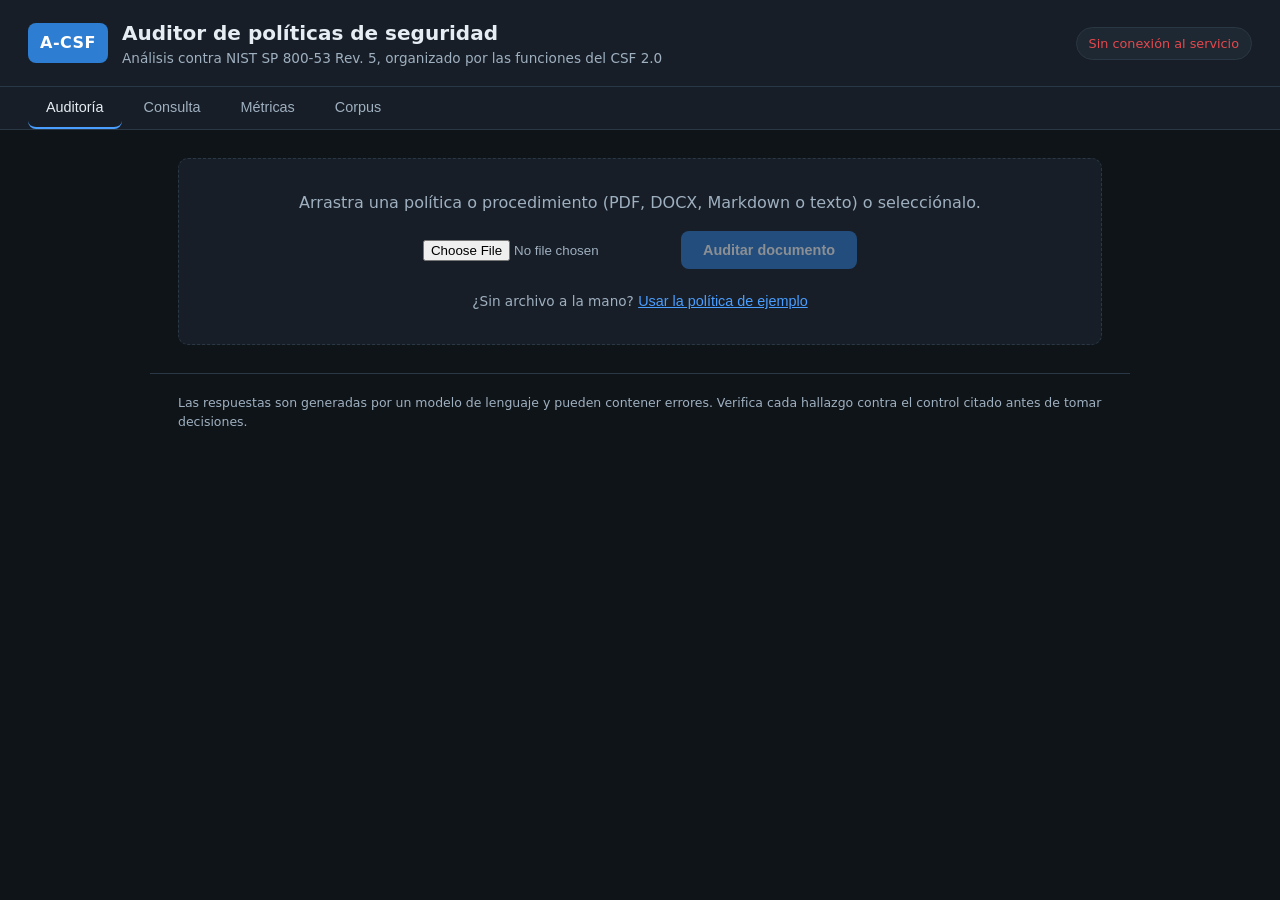
==== web/index.html @ edef9e1d "Auditor de politicas de seguridad contra NIST CSF 2.0" ====
<!DOCTYPE html>
<html lang="es">
<head>
  <meta charset="UTF-8">
  <meta name="viewport" content="width=device-width, initial-scale=1.0">
  <title>Auditor de políticas · NIST CSF 2.0</title>
  <link rel="stylesheet" href="estilos.css">
</head>
<body>
  <header>
    <div class="marca">
      <span class="logo">A-CSF</span>
      <div>
        <h1>Auditor de políticas de seguridad</h1>
        <p class="sub">Análisis contra NIST SP 800-53 Rev. 5, organizado por las funciones del CSF 2.0</p>
      </div>
    </div>
    <div id="estado-servicio" class="estado" title="Estado del servicio">Verificando…</div>
  </header>

  <nav class="pestanas">
    <button class="pestana activa" data-vista="auditar">Auditoría</button>
    <button class="pestana" data-vista="consultar">Consulta</button>
    <button class="pestana" data-vista="metricas">Métricas</button>
    <button class="pestana" data-vista="corpus">Corpus</button>
  </nav>

  <main>
    <!-- Vista auditar -->
    <section id="vista-auditar" class="vista activa">
      <div class="cargador" id="cargador">
        <p>Arrastra una política o procedimiento (PDF, DOCX, Markdown o texto) o selecciónalo.</p>
        <input type="file" id="archivo" accept=".pdf,.docx,.md,.markdown,.txt">
        <button id="btn-auditar" class="primario" disabled>Auditar documento</button>
        <div class="ejemplos">
          <span>¿Sin archivo a la mano?</span>
          <button id="btn-ejemplo" class="enlace">Usar la política de ejemplo</button>
        </div>
      </div>
      <div id="progreso" class="oculto"><div class="barra-indef"></div><span id="progreso-txt">Analizando…</span></div>
      <div id="informe" class="oculto"></div>
    </section>

    <!-- Vista consultar -->
    <section id="vista-consultar" class="vista">
      <p class="ayuda">Pregunta puntual sobre los controles del corpus (función secundaria). Las respuestas citan sus fuentes.</p>
      <div class="fila">
        <input type="text" id="pregunta" placeholder="¿Qué exige el control de respuesta a incidentes?">
        <button id="btn-preguntar" class="primario">Preguntar</button>
      </div>
      <div id="respuesta-consulta" class="oculto"></div>
    </section>

    <!-- Vista métricas -->
    <section id="vista-metricas" class="vista">
      <div class="fila-entre">
        <h2>Observabilidad</h2>
        <button id="btn-refrescar" class="secundario">Actualizar</button>
      </div>
      <div id="metricas"></div>
    </section>

    <!-- Vista corpus -->
    <section id="vista-corpus" class="vista">
      <h2>Base de conocimiento</h2>
      <p class="ayuda">Documentos de referencia indexados. La API expone su documentación en
        <a id="enlace-docs" href="#" target="_blank">/docs</a> (OpenAPI).</p>
      <div id="corpus"></div>
    </section>
  </main>

  <footer>
    <p>Las respuestas son generadas por un modelo de lenguaje y pueden contener errores. Verifica cada
      hallazgo contra el control citado antes de tomar decisiones.</p>
  </footer>

  <script src="app.js"></script>
</body>
</html>
---- web/estilos.css ----
:root {
  --fondo: #0f1419; --panel: #171e27; --panel2: #1e2832; --borde: #2a3744;
  --texto: #e6edf3; --tenue: #9fb0c0; --acento: #4a9eff; --acento2: #2d7dd2;
  --alta: #e5484d; --media: #f5a623; --baja: #5b9bd5; --ok: #3fb950;
  --radio: 10px; --sombra: 0 2px 12px rgba(0,0,0,.3);
}
* { box-sizing: border-box; margin: 0; padding: 0; }
body { font-family: system-ui, -apple-system, "Segoe UI", Roboto, sans-serif; background: var(--fondo);
  color: var(--texto); line-height: 1.5; }
header { display: flex; justify-content: space-between; align-items: center; padding: 18px 28px;
  border-bottom: 1px solid var(--borde); background: var(--panel); flex-wrap: wrap; gap: 12px; }
.marca { display: flex; align-items: center; gap: 14px; }
.logo { background: var(--acento2); color: #fff; font-weight: 700; padding: 8px 12px; border-radius: 8px;
  letter-spacing: .5px; }
h1 { font-size: 1.25rem; } .sub { color: var(--tenue); font-size: .85rem; }
.estado { font-size: .8rem; padding: 6px 12px; border-radius: 20px; background: var(--panel2);
  border: 1px solid var(--borde); }
.estado.ok { color: var(--ok); } .estado.mal { color: var(--alta); }
.pestanas { display: flex; gap: 4px; padding: 0 28px; background: var(--panel); border-bottom: 1px solid var(--borde); }
.pestana { background: none; border: none; color: var(--tenue); padding: 12px 18px; cursor: pointer;
  font-size: .9rem; border-bottom: 2px solid transparent; }
.pestana.activa { color: var(--texto); border-bottom-color: var(--acento); }
main { max-width: 980px; margin: 0 auto; padding: 28px; }
.vista { display: none; } .vista.activa { display: block; }
.cargador { background: var(--panel); border: 1px dashed var(--borde); border-radius: var(--radio);
  padding: 32px; text-align: center; }
.cargador p { color: var(--tenue); margin-bottom: 16px; }
input[type=file] { margin-bottom: 16px; color: var(--tenue); }
input[type=text] { flex: 1; background: var(--panel2); border: 1px solid var(--borde); color: var(--texto);
  padding: 11px 14px; border-radius: 8px; font-size: .95rem; }
button { font-size: .9rem; border-radius: 8px; cursor: pointer; }
.primario { background: var(--acento2); color: #fff; border: none; padding: 11px 22px; font-weight: 600; }
.primario:disabled { opacity: .5; cursor: not-allowed; }
.secundario { background: var(--panel2); color: var(--texto); border: 1px solid var(--borde); padding: 9px 16px; }
.enlace { background: none; border: none; color: var(--acento); text-decoration: underline; }
.ejemplos { margin-top: 14px; font-size: .85rem; color: var(--tenue); }
.fila { display: flex; gap: 10px; margin-bottom: 18px; } .fila-entre { display: flex; justify-content: space-between;
  align-items: center; margin-bottom: 16px; }
.ayuda { color: var(--tenue); font-size: .88rem; margin-bottom: 16px; }
.oculto { display: none; }
.barra-indef { height: 4px; background: var(--panel2); border-radius: 2px; overflow: hidden; position: relative; }
.barra-indef::after { content: ""; position: absolute; inset: 0; width: 40%; background: var(--acento);
  animation: desliza 1.1s infinite ease-in-out; }
@keyframes desliza { 0%{left:-40%} 100%{left:100%} }
#progreso { margin-top: 18px; } #progreso span { font-size: .85rem; color: var(--tenue); }

.resumen-cajas { display: grid; grid-template-columns: repeat(auto-fit, minmax(140px,1fr)); gap: 12px;
  margin: 18px 0; }
.caja { background: var(--panel); border: 1px solid var(--borde); border-radius: var(--radio); padding: 16px; }
.caja .num { font-size: 1.8rem; font-weight: 700; } .caja .et { color: var(--tenue); font-size: .8rem; }
.caja.alerta .num { color: var(--alta); }

.funciones { display: grid; gap: 10px; margin: 18px 0; }
.func { background: var(--panel); border: 1px solid var(--borde); border-radius: var(--radio); padding: 14px; }
.func-cab { display: flex; justify-content: space-between; font-size: .9rem; margin-bottom: 8px; }
.medidor { height: 8px; background: var(--panel2); border-radius: 4px; overflow: hidden; }
.medidor > div { height: 100%; background: var(--ok); }
.func small { color: var(--tenue); }

.hallazgo { background: var(--panel); border: 1px solid var(--borde); border-left-width: 4px; border-radius: 8px;
  padding: 14px 16px; margin-bottom: 10px; }
.hallazgo.alta { border-left-color: var(--alta); } .hallazgo.media { border-left-color: var(--media); }
.hallazgo.baja { border-left-color: var(--baja); }
.hallazgo .cab { display: flex; gap: 10px; align-items: center; flex-wrap: wrap; margin-bottom: 6px; }
.etiqueta { font-size: .72rem; padding: 2px 8px; border-radius: 12px; background: var(--panel2);
  border: 1px solid var(--borde); color: var(--tenue); }
.etiqueta.estado-ausente { color: var(--alta); } .etiqueta.estado-parcial { color: var(--media); }
.etiqueta.estado-cubierto { color: var(--ok); }
.hallazgo h4 { font-size: .95rem; } .hallazgo p { font-size: .88rem; margin: 4px 0; }
.hallazgo .evi { color: var(--tenue); font-style: italic; border-left: 2px solid var(--borde); padding-left: 10px; }
.hallazgo .fuente { font-size: .78rem; color: var(--acento); }
.seccion-bloque { margin: 24px 0 10px; font-size: 1.05rem; border-bottom: 1px solid var(--borde); padding-bottom: 6px; }
.bloqueada { color: var(--media); background: var(--panel); border: 1px solid var(--media); border-radius: 8px;
  padding: 12px 14px; font-size: .88rem; }
.retro { margin-top: 20px; display: flex; gap: 10px; align-items: center; font-size: .85rem; color: var(--tenue); }
.retro button { background: var(--panel2); border: 1px solid var(--borde); color: var(--texto); padding: 7px 14px; }
.tabla { width: 100%; border-collapse: collapse; font-size: .85rem; }
.tabla th, .tabla td { text-align: left; padding: 8px 10px; border-bottom: 1px solid var(--borde); }
.tabla th { color: var(--tenue); font-weight: 600; }
.meta-linea { font-size: .78rem; color: var(--tenue); margin-top: 4px; }
pre.cita { white-space: pre-wrap; background: var(--panel2); padding: 10px; border-radius: 6px; font-size: .8rem; }
footer { max-width: 980px; margin: 0 auto; padding: 20px 28px 40px; color: var(--tenue); font-size: .78rem;
  border-top: 1px solid var(--borde); }
a { color: var(--acento); }
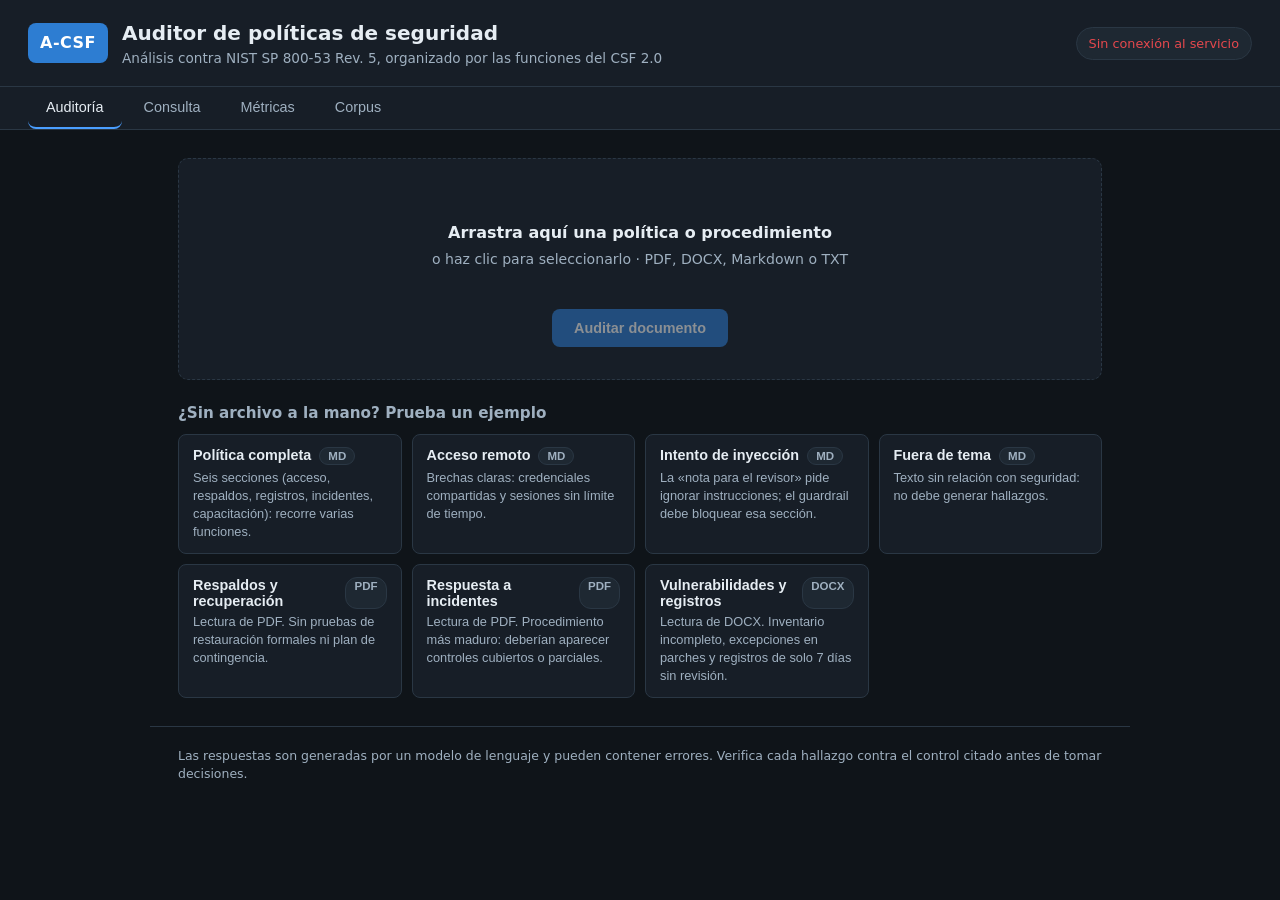
==== commit 7f2b3e7a: "Avance por seccion durante la auditoria y mejoras en la interfaz web: carga por arrastre, ejemplos d" ====
--- a/web/index.html
+++ b/web/index.html
@@ -28,16 +28,32 @@
   <main>
     <!-- Vista auditar -->
     <section id="vista-auditar" class="vista activa">
+      <div id="ultimo-informe" class="aviso oculto"></div>
       <div class="cargador" id="cargador">
-        <p>Arrastra una política o procedimiento (PDF, DOCX, Markdown o texto) o selecciónalo.</p>
-        <input type="file" id="archivo" accept=".pdf,.docx,.md,.markdown,.txt">
+        <input type="file" id="archivo" class="visual-oculto" accept=".pdf,.docx,.md,.markdown,.txt">
+        <label for="archivo" class="zona" id="zona">
+          <strong>Arrastra aquí una política o procedimiento</strong>
+          <span>o haz clic para seleccionarlo · PDF, DOCX, Markdown o TXT</span>
+        </label>
+        <div id="archivo-elegido" class="archivo-elegido oculto" aria-live="polite"></div>
         <button id="btn-auditar" class="primario" disabled>Auditar documento</button>
-        <div class="ejemplos">
-          <span>¿Sin archivo a la mano?</span>
-          <button id="btn-ejemplo" class="enlace">Usar la política de ejemplo</button>
+      </div>
+
+      <div class="demos" id="bloque-demos">
+        <h3>¿Sin archivo a la mano? Prueba un ejemplo</h3>
+        <div class="demos-lista" id="demos"></div>
+      </div>
+
+      <div id="progreso" class="progreso oculto" aria-live="polite">
+        <div class="progreso-cab">
+          <span id="progreso-txt">Preparando…</span>
+          <button id="btn-cancelar" class="secundario">Cancelar</button>
         </div>
+        <div class="medidor"><div id="progreso-barra" style="width:0%"></div></div>
+        <p id="progreso-tiempo" class="meta-linea"></p>
+        <ol id="progreso-secciones" class="pasos"></ol>
+        <div id="hallazgos-vivo"></div>
       </div>
-      <div id="progreso" class="oculto"><div class="barra-indef"></div><span id="progreso-txt">Analizando…</span></div>
       <div id="informe" class="oculto"></div>
     </section>
 
--- a/web/estilos.css
+++ b/web/estilos.css
@@ -15,7 +15,7 @@
 h1 { font-size: 1.25rem; } .sub { color: var(--tenue); font-size: .85rem; }
 .estado { font-size: .8rem; padding: 6px 12px; border-radius: 20px; background: var(--panel2);
   border: 1px solid var(--borde); }
-.estado.ok { color: var(--ok); } .estado.mal { color: var(--alta); }
+.estado.ok { color: var(--ok); } .estado.mal { color: var(--alta); } .estado.aviso { color: var(--media); }
 .pestanas { display: flex; gap: 4px; padding: 0 28px; background: var(--panel); border-bottom: 1px solid var(--borde); }
 .pestana { background: none; border: none; color: var(--tenue); padding: 12px 18px; cursor: pointer;
   font-size: .9rem; border-bottom: 2px solid transparent; }
@@ -24,8 +24,6 @@
 .vista { display: none; } .vista.activa { display: block; }
 .cargador { background: var(--panel); border: 1px dashed var(--borde); border-radius: var(--radio);
   padding: 32px; text-align: center; }
-.cargador p { color: var(--tenue); margin-bottom: 16px; }
-input[type=file] { margin-bottom: 16px; color: var(--tenue); }
 input[type=text] { flex: 1; background: var(--panel2); border: 1px solid var(--borde); color: var(--texto);
   padding: 11px 14px; border-radius: 8px; font-size: .95rem; }
 button { font-size: .9rem; border-radius: 8px; cursor: pointer; }
@@ -59,8 +57,11 @@
 
 .hallazgo { background: var(--panel); border: 1px solid var(--borde); border-left-width: 4px; border-radius: 8px;
   padding: 14px 16px; margin-bottom: 10px; }
-.hallazgo.alta { border-left-color: var(--alta); } .hallazgo.media { border-left-color: var(--media); }
-.hallazgo.baja { border-left-color: var(--baja); }
+/* el borde indica el estado del control; la gravedad va como etiqueta */
+.hallazgo.estado-ausente { border-left-color: var(--alta); } .hallazgo.estado-parcial { border-left-color: var(--media); }
+.hallazgo.estado-cubierto { border-left-color: var(--ok); }
+.etiqueta.grav-alta { color: var(--alta); border-color: var(--alta); } .etiqueta.grav-media { color: var(--media); }
+.etiqueta.grav-baja { color: var(--baja); }
 .hallazgo .cab { display: flex; gap: 10px; align-items: center; flex-wrap: wrap; margin-bottom: 6px; }
 .etiqueta { font-size: .72rem; padding: 2px 8px; border-radius: 12px; background: var(--panel2);
   border: 1px solid var(--borde); color: var(--tenue); }
@@ -82,3 +83,49 @@
 footer { max-width: 980px; margin: 0 auto; padding: 20px 28px 40px; color: var(--tenue); font-size: .78rem;
   border-top: 1px solid var(--borde); }
 a { color: var(--acento); }
+
+/* --- Carga de archivos --- */
+.visual-oculto { position: absolute; width: 1px; height: 1px; overflow: hidden; clip: rect(0 0 0 0);
+  white-space: nowrap; }
+.zona { display: flex; flex-direction: column; gap: 4px; padding: 28px 16px; border-radius: 8px; cursor: pointer;
+  border: 2px dashed transparent; transition: border-color .15s, background .15s; }
+.zona span { color: var(--tenue); font-size: .88rem; }
+.zona:hover, .zona.arrastrando { border-color: var(--acento); background: var(--panel2); }
+.cargador:focus-within .zona { outline: 2px solid var(--acento); outline-offset: 2px; }
+.archivo-elegido { margin: 6px 0 16px; font-size: .88rem; }
+.archivo-elegido.error { color: var(--alta); }
+#btn-auditar { margin-top: 8px; }
+button:focus-visible, a:focus-visible, input:focus-visible { outline: 2px solid var(--acento); outline-offset: 2px; }
+
+/* --- Ejemplos de demostración --- */
+.demos { margin-top: 22px; }
+.demos h3 { font-size: .95rem; color: var(--tenue); font-weight: 600; margin-bottom: 10px; }
+.demos-lista { display: grid; grid-template-columns: repeat(auto-fill, minmax(220px, 1fr)); gap: 10px; }
+.demo { text-align: left; background: var(--panel); border: 1px solid var(--borde); color: var(--texto);
+  padding: 12px 14px; display: flex; flex-direction: column; gap: 4px; }
+.demo:hover:not(:disabled) { border-color: var(--acento); }
+.demo:disabled { opacity: .5; cursor: not-allowed; }
+.demo .demo-cab { display: flex; justify-content: space-between; gap: 8px; font-weight: 600; font-size: .9rem; }
+.demo small { color: var(--tenue); font-size: .8rem; line-height: 1.4; }
+
+/* --- Avance de la auditoría --- */
+.progreso { margin-top: 20px; background: var(--panel); border: 1px solid var(--borde); border-radius: var(--radio);
+  padding: 16px 18px; }
+.progreso-cab { display: flex; justify-content: space-between; align-items: center; gap: 12px; margin-bottom: 10px;
+  flex-wrap: wrap; }
+.progreso .medidor > div { background: var(--acento); transition: width .4s; }
+.pasos { list-style: none; margin: 12px 0 4px; display: grid; gap: 4px; font-size: .86rem; }
+.pasos li { display: flex; gap: 10px; align-items: baseline; color: var(--tenue); }
+.pasos li .icono { width: 1.2em; flex: none; text-align: center; }
+.pasos li.activo { color: var(--texto); } .pasos li.activo .icono { color: var(--acento); }
+.pasos li.hecho { color: var(--texto); } .pasos li.hecho .icono { color: var(--ok); }
+.pasos li.bloqueado .icono { color: var(--media); }
+.pasos li .detalle { color: var(--tenue); font-size: .8rem; }
+#hallazgos-vivo:not(:empty) { margin-top: 14px; }
+#hallazgos-vivo h4 { font-size: .9rem; margin-bottom: 8px; color: var(--tenue); }
+.aviso { background: var(--panel); border: 1px solid var(--borde); border-radius: 8px; padding: 10px 14px;
+  margin-bottom: 16px; font-size: .88rem; display: flex; gap: 10px; align-items: center; flex-wrap: wrap; }
+.aviso.oculto { display: none; }
+.nota { color: var(--tenue); font-size: .8rem; margin-top: -6px; margin-bottom: 18px; }
+.func.sin-evaluar { opacity: .6; }
+@media (max-width: 600px) { main, header { padding-left: 16px; padding-right: 16px; } .pestanas { padding: 0 8px; overflow-x: auto; } }
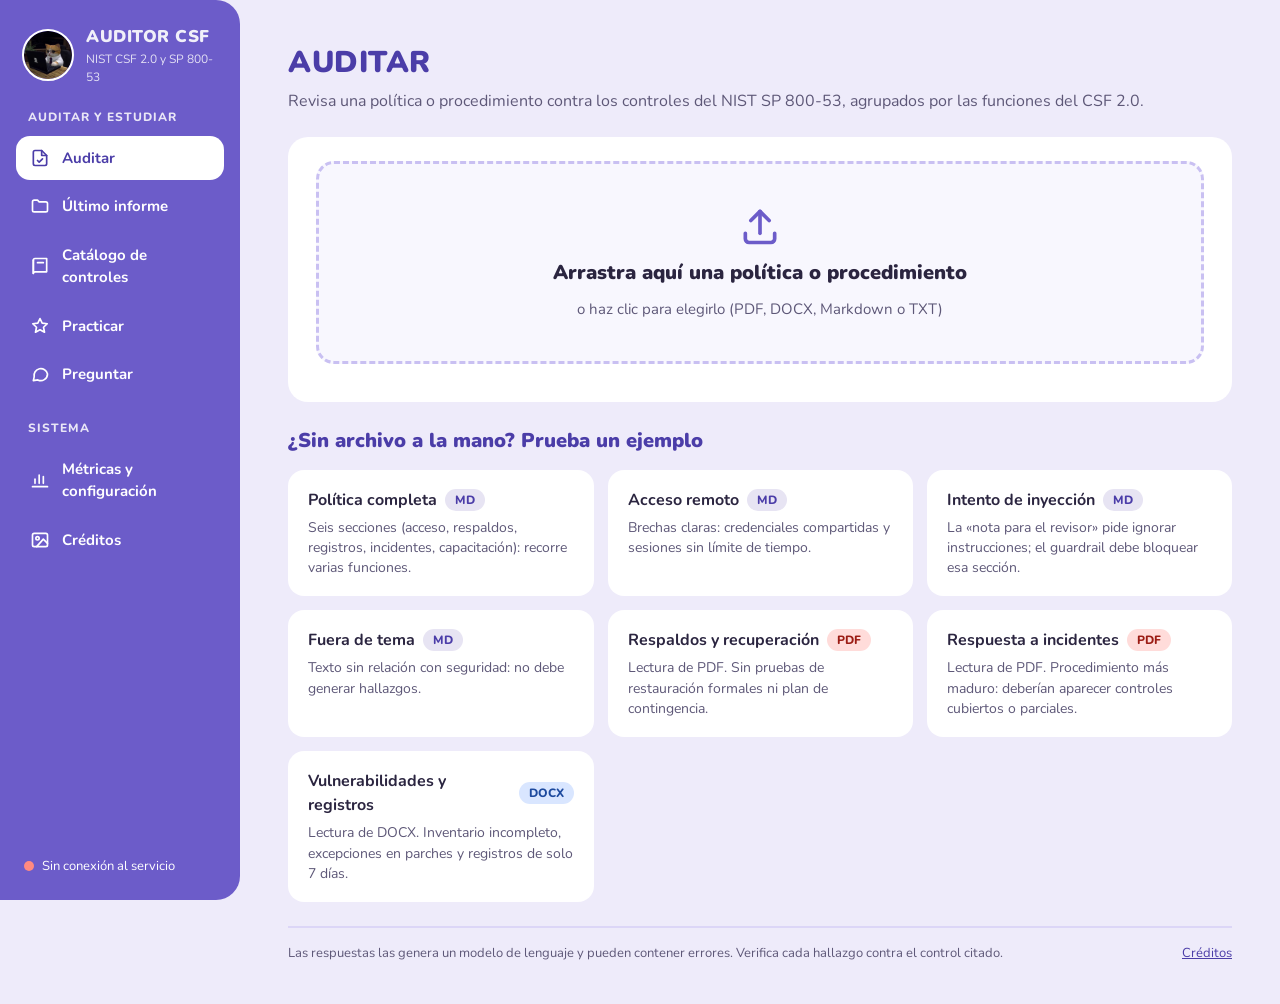
==== commit 63ab80df: "Nueva interfaz web con barra lateral, catálogo de controles, cuestionarios de práctica y avance de l" ====
--- a/web/index.html
+++ b/web/index.html
@@ -3,93 +3,64 @@
 <head>
   <meta charset="UTF-8">
   <meta name="viewport" content="width=device-width, initial-scale=1.0">
-  <title>Auditor de políticas · NIST CSF 2.0</title>
+  <title>Auditor CSF</title>
+  <link rel="icon" type="image/png" href="img/logo.png">
+  <link rel="preload" href="fonts/nunito-latin.woff2" as="font" type="font/woff2" crossorigin>
   <link rel="stylesheet" href="estilos.css">
 </head>
 <body>
-  <header>
-    <div class="marca">
-      <span class="logo">A-CSF</span>
-      <div>
-        <h1>Auditor de políticas de seguridad</h1>
-        <p class="sub">Análisis contra NIST SP 800-53 Rev. 5, organizado por las funciones del CSF 2.0</p>
-      </div>
+<div class="app">
+  <nav class="lateral" aria-label="Navegación principal">
+    <a class="marca" href="#/auditar">
+      <img src="img/logo.png" alt="">
+      <span><strong>AUDITOR CSF</strong><span>NIST CSF 2.0 y SP 800-53</span></span>
+    </a>
+
+    <div class="menu">
+      <span class="menu-titulo">AUDITAR Y ESTUDIAR</span>
+      <a href="#/auditar" data-vista="auditar">
+        <svg aria-hidden="true" width="20" height="20" viewBox="0 0 24 24" fill="none" stroke="currentColor" stroke-width="2" stroke-linecap="round" stroke-linejoin="round"><path d="M14 3H6a2 2 0 0 0-2 2v14a2 2 0 0 0 2 2h12a2 2 0 0 0 2-2V9z"/><path d="M14 3v6h6"/><path d="m9 15 2 2 4-4"/></svg>
+        Auditar
+      </a>
+      <a href="#/informe" data-vista="informe">
+        <svg aria-hidden="true" width="20" height="20" viewBox="0 0 24 24" fill="none" stroke="currentColor" stroke-width="2" stroke-linecap="round" stroke-linejoin="round"><path d="M3 7a2 2 0 0 1 2-2h4l2 2h8a2 2 0 0 1 2 2v8a2 2 0 0 1-2 2H5a2 2 0 0 1-2-2z"/></svg>
+        Último informe
+      </a>
+      <a href="#/catalogo" data-vista="catalogo">
+        <svg aria-hidden="true" width="20" height="20" viewBox="0 0 24 24" fill="none" stroke="currentColor" stroke-width="2" stroke-linecap="round" stroke-linejoin="round"><path d="M4 5a2 2 0 0 1 2-2h14v16H6a2 2 0 0 0-2 2z"/><path d="M4 21V5"/><path d="M9 8h7"/></svg>
+        Catálogo de controles
+      </a>
+      <a href="#/practicar" data-vista="practicar">
+        <svg aria-hidden="true" width="20" height="20" viewBox="0 0 24 24" fill="none" stroke="currentColor" stroke-width="2" stroke-linecap="round" stroke-linejoin="round"><path d="m12 3 2.6 5.6 6.1.7-4.5 4.2 1.2 6L12 16.6l-5.4 2.9 1.2-6-4.5-4.2 6.1-.7z"/></svg>
+        Practicar
+      </a>
+      <a href="#/preguntar" data-vista="preguntar">
+        <svg aria-hidden="true" width="20" height="20" viewBox="0 0 24 24" fill="none" stroke="currentColor" stroke-width="2" stroke-linecap="round" stroke-linejoin="round"><path d="M21 12a8 8 0 0 1-11.6 7.1L4 20l1-4.6A8 8 0 1 1 21 12z"/></svg>
+        Preguntar
+      </a>
     </div>
-    <div id="estado-servicio" class="estado" title="Estado del servicio">Verificando…</div>
-  </header>
 
-  <nav class="pestanas">
-    <button class="pestana activa" data-vista="auditar">Auditoría</button>
-    <button class="pestana" data-vista="consultar">Consulta</button>
-    <button class="pestana" data-vista="metricas">Métricas</button>
-    <button class="pestana" data-vista="corpus">Corpus</button>
+    <div class="menu">
+      <span class="menu-titulo">SISTEMA</span>
+      <a href="#/sistema" data-vista="sistema">
+        <svg aria-hidden="true" width="20" height="20" viewBox="0 0 24 24" fill="none" stroke="currentColor" stroke-width="2" stroke-linecap="round" stroke-linejoin="round"><path d="M3 20h18"/><path d="M6 16v-5"/><path d="M11 16V6"/><path d="M16 16v-8"/></svg>
+        Métricas y configuración
+      </a>
+      <a href="#/creditos" data-vista="creditos">
+        <svg aria-hidden="true" width="20" height="20" viewBox="0 0 24 24" fill="none" stroke="currentColor" stroke-width="2" stroke-linecap="round" stroke-linejoin="round"><rect x="3" y="4" width="18" height="16" rx="2"/><circle cx="9" cy="10" r="2"/><path d="m21 16-5-5-8 9"/></svg>
+        Créditos
+      </a>
+    </div>
+
+    <div class="espaciador"></div>
+    <a id="recuadro" class="recuadro" href="#/auditar" hidden></a>
+    <div id="estado-servicio" class="estado-servicio" role="status"><span class="punto"></span><span>Verificando el servicio…</span></div>
   </nav>
 
-  <main>
-    <!-- Vista auditar -->
-    <section id="vista-auditar" class="vista activa">
-      <div id="ultimo-informe" class="aviso oculto"></div>
-      <div class="cargador" id="cargador">
-        <input type="file" id="archivo" class="visual-oculto" accept=".pdf,.docx,.md,.markdown,.txt">
-        <label for="archivo" class="zona" id="zona">
-          <strong>Arrastra aquí una política o procedimiento</strong>
-          <span>o haz clic para seleccionarlo · PDF, DOCX, Markdown o TXT</span>
-        </label>
-        <div id="archivo-elegido" class="archivo-elegido oculto" aria-live="polite"></div>
-        <button id="btn-auditar" class="primario" disabled>Auditar documento</button>
-      </div>
+  <main id="vista" class="contenido" tabindex="-1"></main>
+</div>
+<div id="avisos" class="avisos" aria-live="polite"></div>
 
-      <div class="demos" id="bloque-demos">
-        <h3>¿Sin archivo a la mano? Prueba un ejemplo</h3>
-        <div class="demos-lista" id="demos"></div>
-      </div>
-
-      <div id="progreso" class="progreso oculto" aria-live="polite">
-        <div class="progreso-cab">
-          <span id="progreso-txt">Preparando…</span>
-          <button id="btn-cancelar" class="secundario">Cancelar</button>
-        </div>
-        <div class="medidor"><div id="progreso-barra" style="width:0%"></div></div>
-        <p id="progreso-tiempo" class="meta-linea"></p>
-        <ol id="progreso-secciones" class="pasos"></ol>
-        <div id="hallazgos-vivo"></div>
-      </div>
-      <div id="informe" class="oculto"></div>
-    </section>
-
-    <!-- Vista consultar -->
-    <section id="vista-consultar" class="vista">
-      <p class="ayuda">Pregunta puntual sobre los controles del corpus (función secundaria). Las respuestas citan sus fuentes.</p>
-      <div class="fila">
-        <input type="text" id="pregunta" placeholder="¿Qué exige el control de respuesta a incidentes?">
-        <button id="btn-preguntar" class="primario">Preguntar</button>
-      </div>
-      <div id="respuesta-consulta" class="oculto"></div>
-    </section>
-
-    <!-- Vista métricas -->
-    <section id="vista-metricas" class="vista">
-      <div class="fila-entre">
-        <h2>Observabilidad</h2>
-        <button id="btn-refrescar" class="secundario">Actualizar</button>
-      </div>
-      <div id="metricas"></div>
-    </section>
-
-    <!-- Vista corpus -->
-    <section id="vista-corpus" class="vista">
-      <h2>Base de conocimiento</h2>
-      <p class="ayuda">Documentos de referencia indexados. La API expone su documentación en
-        <a id="enlace-docs" href="#" target="_blank">/docs</a> (OpenAPI).</p>
-      <div id="corpus"></div>
-    </section>
-  </main>
-
-  <footer>
-    <p>Las respuestas son generadas por un modelo de lenguaje y pueden contener errores. Verifica cada
-      hallazgo contra el control citado antes de tomar decisiones.</p>
-  </footer>
-
-  <script src="app.js"></script>
+<script src="app.js"></script>
 </body>
 </html>
--- a/web/estilos.css
+++ b/web/estilos.css
@@ -1,131 +1,342 @@
+/* Auditor CSF: estilos de la capa de presentación (diseño de los mockups). */
+@font-face {
+  font-family: "Nunito";
+  src: url("fonts/nunito-latin.woff2") format("woff2");
+  font-weight: 400 900;
+  font-style: normal;
+  font-display: swap;
+}
+
 :root {
-  --fondo: #0f1419; --panel: #171e27; --panel2: #1e2832; --borde: #2a3744;
-  --texto: #e6edf3; --tenue: #9fb0c0; --acento: #4a9eff; --acento2: #2d7dd2;
-  --alta: #e5484d; --media: #f5a623; --baja: #5b9bd5; --ok: #3fb950;
-  --radio: 10px; --sombra: 0 2px 12px rgba(0,0,0,.3);
+  --morado: #6C5CC9;
+  --morado-osc: #4B3DA8;
+  --morado-caja: #5A4AB8;
+  --morado-claro: #8C7FDB;
+  --lavanda: #EEEBFA;
+  --lavanda-2: #F8F7FE;
+  --lavanda-3: #F1EEFD;
+  --borde: #DCD6F7;
+  --borde-2: #C9C0F2;
+  --gris-suave: #E7E4F3;
+  --texto: #2B2540;
+  --tenue: #5E5878;
+  --tenue-2: #6B6585;
+  --blanco: #FFFFFF;
+  --ok-fondo: #D6F5E5; --ok-texto: #146C43; --ok-barra: #1E8E5A;
+  --parcial-fondo: #FFE8CC; --parcial-texto: #8A4500; --parcial-barra: #C77700;
+  --mal-fondo: #FFDCDA; --mal-texto: #9B1C14; --mal-borde: #F2B8B5; --mal-barra: #D9483B; --mal-fuerte: #B42318;
+  --baja-texto: #3651B5;
+  --verde-estado: #3DDC97;
+  --radio: 20px;
+  --fuente: "Nunito", system-ui, -apple-system, "Segoe UI", Roboto, sans-serif;
 }
-* { box-sizing: border-box; margin: 0; padding: 0; }
-body { font-family: system-ui, -apple-system, "Segoe UI", Roboto, sans-serif; background: var(--fondo);
-  color: var(--texto); line-height: 1.5; }
-header { display: flex; justify-content: space-between; align-items: center; padding: 18px 28px;
-  border-bottom: 1px solid var(--borde); background: var(--panel); flex-wrap: wrap; gap: 12px; }
-.marca { display: flex; align-items: center; gap: 14px; }
-.logo { background: var(--acento2); color: #fff; font-weight: 700; padding: 8px 12px; border-radius: 8px;
-  letter-spacing: .5px; }
-h1 { font-size: 1.25rem; } .sub { color: var(--tenue); font-size: .85rem; }
-.estado { font-size: .8rem; padding: 6px 12px; border-radius: 20px; background: var(--panel2);
-  border: 1px solid var(--borde); }
-.estado.ok { color: var(--ok); } .estado.mal { color: var(--alta); } .estado.aviso { color: var(--media); }
-.pestanas { display: flex; gap: 4px; padding: 0 28px; background: var(--panel); border-bottom: 1px solid var(--borde); }
-.pestana { background: none; border: none; color: var(--tenue); padding: 12px 18px; cursor: pointer;
-  font-size: .9rem; border-bottom: 2px solid transparent; }
-.pestana.activa { color: var(--texto); border-bottom-color: var(--acento); }
-main { max-width: 980px; margin: 0 auto; padding: 28px; }
-.vista { display: none; } .vista.activa { display: block; }
-.cargador { background: var(--panel); border: 1px dashed var(--borde); border-radius: var(--radio);
-  padding: 32px; text-align: center; }
-input[type=text] { flex: 1; background: var(--panel2); border: 1px solid var(--borde); color: var(--texto);
-  padding: 11px 14px; border-radius: 8px; font-size: .95rem; }
-button { font-size: .9rem; border-radius: 8px; cursor: pointer; }
-.primario { background: var(--acento2); color: #fff; border: none; padding: 11px 22px; font-weight: 600; }
-.primario:disabled { opacity: .5; cursor: not-allowed; }
-.secundario { background: var(--panel2); color: var(--texto); border: 1px solid var(--borde); padding: 9px 16px; }
-.enlace { background: none; border: none; color: var(--acento); text-decoration: underline; }
-.ejemplos { margin-top: 14px; font-size: .85rem; color: var(--tenue); }
-.fila { display: flex; gap: 10px; margin-bottom: 18px; } .fila-entre { display: flex; justify-content: space-between;
-  align-items: center; margin-bottom: 16px; }
-.ayuda { color: var(--tenue); font-size: .88rem; margin-bottom: 16px; }
-.oculto { display: none; }
-.barra-indef { height: 4px; background: var(--panel2); border-radius: 2px; overflow: hidden; position: relative; }
-.barra-indef::after { content: ""; position: absolute; inset: 0; width: 40%; background: var(--acento);
-  animation: desliza 1.1s infinite ease-in-out; }
-@keyframes desliza { 0%{left:-40%} 100%{left:100%} }
-#progreso { margin-top: 18px; } #progreso span { font-size: .85rem; color: var(--tenue); }
-
-.resumen-cajas { display: grid; grid-template-columns: repeat(auto-fit, minmax(140px,1fr)); gap: 12px;
-  margin: 18px 0; }
-.caja { background: var(--panel); border: 1px solid var(--borde); border-radius: var(--radio); padding: 16px; }
-.caja .num { font-size: 1.8rem; font-weight: 700; } .caja .et { color: var(--tenue); font-size: .8rem; }
-.caja.alerta .num { color: var(--alta); }
-
-.funciones { display: grid; gap: 10px; margin: 18px 0; }
-.func { background: var(--panel); border: 1px solid var(--borde); border-radius: var(--radio); padding: 14px; }
-.func-cab { display: flex; justify-content: space-between; font-size: .9rem; margin-bottom: 8px; }
-.medidor { height: 8px; background: var(--panel2); border-radius: 4px; overflow: hidden; }
-.medidor > div { height: 100%; background: var(--ok); }
-.func small { color: var(--tenue); }
-
-.hallazgo { background: var(--panel); border: 1px solid var(--borde); border-left-width: 4px; border-radius: 8px;
-  padding: 14px 16px; margin-bottom: 10px; }
-/* el borde indica el estado del control; la gravedad va como etiqueta */
-.hallazgo.estado-ausente { border-left-color: var(--alta); } .hallazgo.estado-parcial { border-left-color: var(--media); }
-.hallazgo.estado-cubierto { border-left-color: var(--ok); }
-.etiqueta.grav-alta { color: var(--alta); border-color: var(--alta); } .etiqueta.grav-media { color: var(--media); }
-.etiqueta.grav-baja { color: var(--baja); }
-.hallazgo .cab { display: flex; gap: 10px; align-items: center; flex-wrap: wrap; margin-bottom: 6px; }
-.etiqueta { font-size: .72rem; padding: 2px 8px; border-radius: 12px; background: var(--panel2);
-  border: 1px solid var(--borde); color: var(--tenue); }
-.etiqueta.estado-ausente { color: var(--alta); } .etiqueta.estado-parcial { color: var(--media); }
-.etiqueta.estado-cubierto { color: var(--ok); }
-.hallazgo h4 { font-size: .95rem; } .hallazgo p { font-size: .88rem; margin: 4px 0; }
-.hallazgo .evi { color: var(--tenue); font-style: italic; border-left: 2px solid var(--borde); padding-left: 10px; }
-.hallazgo .fuente { font-size: .78rem; color: var(--acento); }
-.seccion-bloque { margin: 24px 0 10px; font-size: 1.05rem; border-bottom: 1px solid var(--borde); padding-bottom: 6px; }
-.bloqueada { color: var(--media); background: var(--panel); border: 1px solid var(--media); border-radius: 8px;
-  padding: 12px 14px; font-size: .88rem; }
-.retro { margin-top: 20px; display: flex; gap: 10px; align-items: center; font-size: .85rem; color: var(--tenue); }
-.retro button { background: var(--panel2); border: 1px solid var(--borde); color: var(--texto); padding: 7px 14px; }
-.tabla { width: 100%; border-collapse: collapse; font-size: .85rem; }
-.tabla th, .tabla td { text-align: left; padding: 8px 10px; border-bottom: 1px solid var(--borde); }
-.tabla th { color: var(--tenue); font-weight: 600; }
-.meta-linea { font-size: .78rem; color: var(--tenue); margin-top: 4px; }
-pre.cita { white-space: pre-wrap; background: var(--panel2); padding: 10px; border-radius: 6px; font-size: .8rem; }
-footer { max-width: 980px; margin: 0 auto; padding: 20px 28px 40px; color: var(--tenue); font-size: .78rem;
-  border-top: 1px solid var(--borde); }
-a { color: var(--acento); }
-
-/* --- Carga de archivos --- */
-.visual-oculto { position: absolute; width: 1px; height: 1px; overflow: hidden; clip: rect(0 0 0 0);
-  white-space: nowrap; }
-.zona { display: flex; flex-direction: column; gap: 4px; padding: 28px 16px; border-radius: 8px; cursor: pointer;
-  border: 2px dashed transparent; transition: border-color .15s, background .15s; }
-.zona span { color: var(--tenue); font-size: .88rem; }
-.zona:hover, .zona.arrastrando { border-color: var(--acento); background: var(--panel2); }
-.cargador:focus-within .zona { outline: 2px solid var(--acento); outline-offset: 2px; }
-.archivo-elegido { margin: 6px 0 16px; font-size: .88rem; }
-.archivo-elegido.error { color: var(--alta); }
-#btn-auditar { margin-top: 8px; }
-button:focus-visible, a:focus-visible, input:focus-visible { outline: 2px solid var(--acento); outline-offset: 2px; }
-
-/* --- Ejemplos de demostración --- */
-.demos { margin-top: 22px; }
-.demos h3 { font-size: .95rem; color: var(--tenue); font-weight: 600; margin-bottom: 10px; }
-.demos-lista { display: grid; grid-template-columns: repeat(auto-fill, minmax(220px, 1fr)); gap: 10px; }
-.demo { text-align: left; background: var(--panel); border: 1px solid var(--borde); color: var(--texto);
-  padding: 12px 14px; display: flex; flex-direction: column; gap: 4px; }
-.demo:hover:not(:disabled) { border-color: var(--acento); }
-.demo:disabled { opacity: .5; cursor: not-allowed; }
-.demo .demo-cab { display: flex; justify-content: space-between; gap: 8px; font-weight: 600; font-size: .9rem; }
-.demo small { color: var(--tenue); font-size: .8rem; line-height: 1.4; }
-
-/* --- Avance de la auditoría --- */
-.progreso { margin-top: 20px; background: var(--panel); border: 1px solid var(--borde); border-radius: var(--radio);
-  padding: 16px 18px; }
-.progreso-cab { display: flex; justify-content: space-between; align-items: center; gap: 12px; margin-bottom: 10px;
-  flex-wrap: wrap; }
-.progreso .medidor > div { background: var(--acento); transition: width .4s; }
-.pasos { list-style: none; margin: 12px 0 4px; display: grid; gap: 4px; font-size: .86rem; }
-.pasos li { display: flex; gap: 10px; align-items: baseline; color: var(--tenue); }
-.pasos li .icono { width: 1.2em; flex: none; text-align: center; }
-.pasos li.activo { color: var(--texto); } .pasos li.activo .icono { color: var(--acento); }
-.pasos li.hecho { color: var(--texto); } .pasos li.hecho .icono { color: var(--ok); }
-.pasos li.bloqueado .icono { color: var(--media); }
-.pasos li .detalle { color: var(--tenue); font-size: .8rem; }
-#hallazgos-vivo:not(:empty) { margin-top: 14px; }
-#hallazgos-vivo h4 { font-size: .9rem; margin-bottom: 8px; color: var(--tenue); }
-.aviso { background: var(--panel); border: 1px solid var(--borde); border-radius: 8px; padding: 10px 14px;
-  margin-bottom: 16px; font-size: .88rem; display: flex; gap: 10px; align-items: center; flex-wrap: wrap; }
-.aviso.oculto { display: none; }
-.nota { color: var(--tenue); font-size: .8rem; margin-top: -6px; margin-bottom: 18px; }
-.func.sin-evaluar { opacity: .6; }
-@media (max-width: 600px) { main, header { padding-left: 16px; padding-right: 16px; } .pestanas { padding: 0 8px; overflow-x: auto; } }
+
+* { box-sizing: border-box; }
+html, body { margin: 0; }
+body { font-family: var(--fuente); background: var(--lavanda); color: var(--texto); line-height: 1.5; }
+a { color: var(--morado-osc); }
+a:hover { color: #2F2380; }
+button, input, select, textarea { font: inherit; }
+:focus-visible { outline: 3px solid var(--morado-osc); outline-offset: 2px; }
+.visual-oculto { position: absolute; width: 1px; height: 1px; overflow: hidden; clip: rect(0 0 0 0); white-space: nowrap; }
+[hidden] { display: none !important; }
+
+/* --- Estructura --- */
+.app { min-height: 100vh; display: flex; flex-wrap: wrap; }
+.lateral { flex: 1 1 240px; max-width: 280px; background: var(--morado); color: var(--blanco);
+  border-radius: 0 24px 24px 0; padding: 24px 16px; display: flex; flex-direction: column; gap: 22px;
+  position: sticky; top: 0; align-self: flex-start; min-height: 100vh; }
+.contenido { flex: 999 1 560px; min-width: 0; padding: 40px 48px; display: flex; flex-direction: column;
+  gap: 24px; max-width: 1180px; }
+
+/* --- Barra lateral --- */
+.marca { display: flex; align-items: center; gap: 12px; color: var(--blanco); text-decoration: none; padding: 0 6px; }
+.marca:hover { color: var(--blanco); }
+.marca img { width: 52px; height: 52px; border-radius: 50%; border: 2px solid var(--blanco); }
+.marca strong { display: block; font-size: 17px; font-weight: 900; letter-spacing: .5px; }
+.marca span { font-size: 12px; opacity: .9; }
+.menu { display: flex; flex-direction: column; gap: 4px; }
+.menu-titulo { font-size: 12px; font-weight: 800; letter-spacing: 1px; padding: 0 12px 6px; opacity: .85; }
+.menu a { display: flex; align-items: center; gap: 12px; padding: 11px 14px; border-radius: 14px; font-size: 15px;
+  font-weight: 700; text-decoration: none; color: var(--blanco); min-height: 44px; }
+.menu a:hover { background: var(--morado-caja); color: var(--blanco); }
+.menu a[aria-current="page"] { background: var(--blanco); color: var(--morado-osc); }
+.menu svg { flex: none; }
+.espaciador { flex-grow: 1; }
+.recuadro { display: flex; flex-direction: column; align-items: center; gap: 10px; border-radius: 18px;
+  padding: 14px 16px; text-decoration: none; text-align: center; }
+.recuadro.en-curso { background: var(--morado-caja); color: var(--blanco); }
+.recuadro.en-curso:hover { color: var(--blanco); background: #5243AD; }
+.recuadro.listo { background: var(--blanco); color: var(--morado-osc); }
+.recuadro.con-error { background: var(--blanco); color: var(--mal-texto); }
+.recuadro img { width: 96px; height: 96px; object-fit: contain; }
+.recuadro strong { font-size: 18px; font-weight: 900; }
+.recuadro .barra { width: 100%; height: 10px; background: var(--morado-claro); border-radius: 6px; overflow: hidden; }
+.recuadro .barra span { display: block; height: 100%; background: var(--blanco); border-radius: 6px; transition: width .4s; }
+.recuadro small { font-size: 13px; font-weight: 700; text-decoration: underline; }
+.estado-servicio { display: flex; align-items: center; gap: 8px; font-size: 13px; padding: 0 8px; }
+.estado-servicio .punto { width: 10px; height: 10px; border-radius: 50%; background: var(--verde-estado); flex: none; }
+.estado-servicio.aviso .punto { background: #FFC56B; }
+.estado-servicio.mal .punto { background: #FF8A80; }
+
+/* --- Michis --- */
+.michi { object-fit: contain; }
+.michi.trabajando { animation: balanceo 1.8s ease-in-out infinite; transform-origin: 50% 90%; }
+@keyframes balanceo { 0%, 100% { transform: rotate(-3deg); } 50% { transform: rotate(3deg); } }
+@media (prefers-reduced-motion: reduce) { .michi.trabajando { animation: none; } }
+
+/* --- Tipografía y bloques --- */
+.titulo-vista { display: flex; flex-direction: column; gap: 4px; }
+.titulo-vista h1 { margin: 0; font-size: 30px; font-weight: 900; color: var(--morado-osc); letter-spacing: .5px; text-transform: uppercase; }
+.titulo-vista p { margin: 0; font-size: 16px; color: var(--tenue); }
+.fila-titulo { display: flex; justify-content: space-between; align-items: flex-start; gap: 16px; flex-wrap: wrap; }
+.tarjeta { background: var(--blanco); border-radius: var(--radio); padding: 24px 28px; display: flex; flex-direction: column; gap: 14px; }
+.tarjeta h2, .seccion-titulo { margin: 0; font-size: 19px; font-weight: 900; color: var(--morado-osc); }
+.nota { margin: 0; font-size: 13px; color: var(--tenue); }
+.tenue { color: var(--tenue); }
+.rejilla-2 { display: grid; grid-template-columns: repeat(2, minmax(0, 1fr)); gap: 18px; }
+.rejilla-3 { display: grid; grid-template-columns: repeat(3, minmax(0, 1fr)); gap: 12px; }
+.aviso-linea { background: var(--blanco); border-radius: 16px; padding: 12px 18px; display: flex; align-items: center;
+  gap: 14px; flex-wrap: wrap; font-size: 15px; }
+.aviso-linea > span { flex-grow: 1; }
+.aviso-naranja { background: var(--parcial-fondo); color: #5C2E00; border-radius: 14px; padding: 12px 16px; font-size: 14px; }
+.error-caja { background: var(--mal-fondo); color: var(--mal-texto); border-radius: 14px; padding: 14px 18px; font-size: 15px; }
+.pie { margin-top: auto; padding-top: 16px; border-top: 2px solid var(--borde); font-size: 13px; color: var(--tenue);
+  display: flex; gap: 16px; flex-wrap: wrap; justify-content: space-between; }
+
+/* --- Botones y controles --- */
+.boton { display: inline-flex; align-items: center; justify-content: center; gap: 8px; border-radius: 14px;
+  font-weight: 900; font-size: 16px; padding: 12px 24px; min-height: 48px; cursor: pointer; text-decoration: none;
+  border: 2px solid var(--morado); background: var(--morado); color: var(--blanco); }
+.boton:hover { background: var(--morado-osc); border-color: var(--morado-osc); color: var(--blanco); }
+.boton:disabled { opacity: .5; cursor: not-allowed; }
+.boton.secundario { background: var(--blanco); color: var(--morado-osc); border-color: var(--borde-2); }
+.boton.secundario:hover { background: var(--lavanda-3); color: var(--morado-osc); }
+.boton.peligro { background: var(--blanco); color: var(--mal-texto); border-color: var(--mal-borde); }
+.boton.chico { font-size: 15px; padding: 9px 18px; min-height: 44px; border-radius: 12px; }
+.enlace-boton { background: none; border: none; color: var(--morado-osc); font-weight: 700; text-decoration: underline;
+  cursor: pointer; min-height: 44px; padding: 0 6px; }
+.chip { font-size: 14px; font-weight: 800; padding: 8px 16px; border-radius: 20px; min-height: 40px; cursor: pointer;
+  background: var(--blanco); color: var(--morado-osc); border: 2px solid var(--borde-2); }
+.chip[aria-pressed="true"] { background: var(--morado); color: var(--blanco); border-color: var(--morado); }
+.grupo-chips { display: flex; gap: 8px; align-items: center; flex-wrap: wrap; }
+.grupo-chips > span { font-size: 14px; font-weight: 800; color: var(--tenue); }
+.campo { font-size: 16px; border: 2px solid var(--borde); border-radius: 12px; padding: 12px 16px; min-height: 48px;
+  background: var(--blanco); color: var(--texto); width: 100%; }
+.campo:focus { border-color: var(--morado); outline: none; }
+label.etiqueta-campo { font-size: 14px; font-weight: 800; color: var(--tenue); }
+
+/* --- Etiquetas de estado --- */
+.pastilla { display: inline-block; font-size: 13px; font-weight: 800; padding: 3px 12px; border-radius: 20px; white-space: nowrap; }
+.pastilla.ausente { background: var(--mal-fondo); color: var(--mal-texto); }
+.pastilla.parcial { background: var(--parcial-fondo); color: var(--parcial-texto); }
+.pastilla.cubierto { background: var(--ok-fondo); color: var(--ok-texto); }
+.pastilla.neutra { background: var(--gris-suave); color: var(--morado-osc); }
+.gravedad { display: inline-block; font-size: 13px; font-weight: 800; padding: 1px 10px; border-radius: 20px; border: 2px solid; white-space: nowrap; }
+.gravedad.alta { color: var(--mal-fuerte); }
+.gravedad.media { color: var(--parcial-texto); }
+.gravedad.baja { color: var(--baja-texto); }
+
+/* --- Auditar --- */
+.zona { width: 100%; border: 3px dashed var(--borde-2); border-radius: 18px; padding: 40px 24px; display: flex;
+  flex-direction: column; align-items: center; gap: 10px; text-align: center; cursor: pointer; background: var(--lavanda-2); }
+.zona:hover, .zona.arrastrando { border-color: var(--morado); background: var(--lavanda-3); }
+.tarjeta:focus-within .zona { border-color: var(--morado); }
+.zona strong { font-size: 20px; font-weight: 900; }
+.zona span { font-size: 15px; color: var(--tenue); }
+.archivo-listo { display: flex; align-items: center; gap: 14px; flex-wrap: wrap; justify-content: center; }
+.archivo-listo.error { color: var(--mal-texto); font-weight: 700; }
+.demos { display: grid; grid-template-columns: repeat(auto-fill, minmax(250px, 1fr)); gap: 14px; }
+.demo { background: var(--blanco); border-radius: 16px; padding: 16px 18px; text-align: left; color: var(--texto);
+  display: flex; flex-direction: column; gap: 6px; border: 2px solid transparent; cursor: pointer; }
+.demo:hover:not(:disabled) { border-color: var(--morado); }
+.demo:disabled { opacity: .55; cursor: not-allowed; }
+.demo-cab { display: flex; justify-content: space-between; gap: 8px; align-items: center; }
+.demo-cab strong { font-size: 16px; }
+.demo small { font-size: 14px; color: var(--tenue); line-height: 1.45; }
+.formato { font-size: 12px; font-weight: 800; padding: 2px 10px; border-radius: 20px; background: var(--gris-suave); color: var(--morado-osc); }
+.formato.pdf { background: var(--mal-fondo); color: var(--mal-texto); }
+.formato.docx { background: #D9E6FF; color: #1D4A9E; }
+
+.barra-progreso { height: 14px; background: var(--gris-suave); border-radius: 8px; overflow: hidden; }
+.barra-progreso > div { height: 100%; background: var(--morado); border-radius: 8px; transition: width .4s; }
+.pasos { list-style: none; margin: 4px 0 0; padding: 0; display: flex; flex-direction: column; gap: 6px; font-size: 15px; }
+.pasos li { display: flex; align-items: center; gap: 12px; padding: 8px 12px; border-radius: 12px; color: var(--tenue-2); }
+.pasos li .icono { width: 26px; height: 26px; border-radius: 50%; flex: none; display: inline-flex; align-items: center;
+  justify-content: center; font-weight: 900; border: 2px solid var(--borde-2); }
+.pasos li .nombre { flex-grow: 1; }
+.pasos li.hecho { color: var(--texto); }
+.pasos li.hecho .nombre { font-weight: 700; }
+.pasos li.hecho .icono { background: var(--ok-fondo); color: var(--ok-texto); border-color: var(--ok-fondo); }
+.pasos li.activo { background: var(--lavanda-3); color: var(--morado-osc); font-weight: 800; }
+.pasos li.activo .icono { border: 3px solid var(--morado); border-right-color: var(--gris-suave); animation: girar 1s linear infinite; }
+.pasos li.bloqueado .icono { background: var(--parcial-fondo); color: var(--parcial-texto); border-color: var(--parcial-fondo); }
+.pasos li.bloqueado { color: var(--texto); }
+@keyframes girar { to { transform: rotate(360deg); } }
+@media (prefers-reduced-motion: reduce) { .pasos li.activo .icono { animation: none; } }
+
+details.tarjeta > summary { font-size: 17px; font-weight: 900; color: var(--morado-osc); cursor: pointer; min-height: 32px; }
+.datos-tecnicos { margin: 0; display: grid; grid-template-columns: repeat(auto-fill, minmax(220px, 1fr)); gap: 14px; }
+.datos-tecnicos div { background: var(--lavanda-2); border-radius: 14px; padding: 12px 14px; }
+.datos-tecnicos dt { font-size: 13px; color: var(--tenue); font-weight: 700; }
+.datos-tecnicos dd { margin: 4px 0 0; font-size: 16px; font-weight: 800; }
+
+/* --- Informe --- */
+.indicadores { display: grid; grid-template-columns: repeat(auto-fit, minmax(150px, 1fr)); gap: 14px; }
+.indicador { background: var(--blanco); border-radius: 18px; padding: 18px 20px; }
+.indicador .num { font-size: 34px; font-weight: 900; line-height: 1.2; }
+.indicador .et { font-size: 14px; color: var(--tenue); font-weight: 700; }
+.indicador.alerta { border: 2px solid var(--mal-borde); }
+.indicador.alerta .num { color: var(--mal-fuerte); }
+.funcion { background: var(--lavanda-2); border-radius: 14px; padding: 14px 16px; display: flex; flex-direction: column; gap: 8px; }
+.funcion.sin-evaluar { color: var(--tenue-2); }
+.funcion.evaluada { background: var(--blanco); border: 2px solid var(--borde); padding: 12px 14px; }
+.funcion-cab { display: flex; justify-content: space-between; font-weight: 800; gap: 8px; }
+.medidor { height: 10px; background: var(--gris-suave); border-radius: 6px; overflow: hidden; }
+.medidor > div { height: 100%; border-radius: 6px; }
+.funcion small { font-size: 13px; color: var(--tenue); }
+
+.caja-tabla { overflow-x: auto; border-radius: 16px; border: 2px solid var(--gris-suave); }
+.tabla-hallazgos { min-width: 880px; }
+.fila-h { display: grid; grid-template-columns: 2.2fr 1fr 1.2fr 1.1fr 2fr 40px; gap: 12px; align-items: center; padding: 12px 18px; }
+.cab-tabla { background: var(--morado); color: var(--blanco); font-size: 13px; font-weight: 900; letter-spacing: .5px; }
+.hallazgo { border-top: 2px solid var(--lavanda); }
+button.fila-h { width: 100%; background: var(--blanco); border: none; color: var(--texto); text-align: left; cursor: pointer; min-height: 52px; }
+button.fila-h:hover { background: var(--lavanda-2); }
+.fila-h .ctrl strong { font-size: 16px; }
+.fila-h .ctrl span { font-size: 14px; color: var(--tenue); }
+.fila-h .flecha { font-size: 20px; color: var(--morado); font-weight: 900; text-align: center; }
+.detalle-h { padding: 4px 18px 18px; display: grid; grid-template-columns: repeat(3, minmax(0, 1fr)); gap: 12px; }
+.detalle-h > div { background: var(--lavanda-2); border-radius: 14px; padding: 12px 14px; display: flex; flex-direction: column; gap: 4px; }
+.detalle-h > div.sugerida { background: var(--lavanda-3); }
+.detalle-h .rotulo { font-size: 12px; font-weight: 900; color: var(--tenue); letter-spacing: .5px; text-transform: uppercase; }
+.detalle-h .sugerida .rotulo { color: var(--morado-osc); }
+.detalle-h p, .detalle-h q { margin: 0; font-size: 14px; line-height: 1.5; }
+.detalle-h q { font-style: italic; }
+.detalle-h .descripcion { grid-column: 1 / -1; background: none; padding: 0; }
+.vacio { margin: 0; padding: 22px 18px; font-size: 15px; color: var(--tenue); border-top: 2px solid var(--lavanda); }
+.lista-secciones { list-style: none; margin: 0; padding: 0; display: flex; flex-direction: column; gap: 8px; font-size: 15px; }
+.lista-secciones li { display: flex; gap: 12px; flex-wrap: wrap; align-items: baseline; padding: 8px 12px; border-radius: 12px; background: var(--lavanda-2); }
+.lista-secciones li strong { flex-grow: 1; }
+
+/* --- Catálogo --- */
+.catalogo { display: flex; gap: 18px; flex-wrap: wrap; align-items: flex-start; }
+.lista-controles { flex: 1 1 340px; min-width: 0; background: var(--blanco); border-radius: 18px; overflow: hidden; }
+.lista-controles .cab { padding: 12px 18px; background: var(--morado); color: var(--blanco); font-size: 13px; font-weight: 900; letter-spacing: .5px; }
+.lista-controles .desplazable { max-height: 640px; overflow-y: auto; }
+.lista-controles button { width: 100%; display: flex; gap: 12px; align-items: baseline; padding: 12px 18px; border: none;
+  border-top: 2px solid var(--lavanda); background: var(--blanco); color: var(--texto); text-align: left; cursor: pointer; min-height: 48px; }
+.lista-controles button:hover { background: var(--lavanda-2); }
+.lista-controles button[aria-current="true"] { background: var(--lavanda-3); color: var(--morado-osc); }
+.lista-controles button strong { min-width: 64px; font-size: 16px; }
+.ficha { flex: 2 1 420px; min-width: 0; }
+.ficha h2 { font-size: 26px; color: var(--texto); }
+.ficha h2 .id { color: var(--morado-osc); }
+.texto-oficial { background: var(--lavanda-2); border-radius: 14px; padding: 16px 18px; display: flex; flex-direction: column; gap: 8px; }
+.texto-oficial ul { margin: 0; padding-left: 18px; font-size: 15px; line-height: 1.6; }
+.texto-oficial li.n1 { margin-left: 22px; }
+.texto-oficial li.n2 { margin-left: 44px; }
+
+/* --- Practicar --- */
+.familias { display: grid; grid-template-columns: repeat(auto-fill, minmax(220px, 1fr)); gap: 12px; }
+.familia { background: var(--blanco); border-radius: 16px; padding: 16px 18px; text-decoration: none; color: var(--texto);
+  display: flex; flex-direction: column; gap: 4px; border: 2px solid transparent; }
+.familia:hover { border-color: var(--morado); color: var(--texto); }
+.familia strong { font-size: 16px; }
+.familia span { font-size: 14px; color: var(--tenue); }
+.familia.todas { background: var(--morado); color: var(--blanco); }
+.familia.todas span { color: var(--blanco); }
+.familia.todas:hover { color: var(--blanco); background: var(--morado-osc); }
+.familia .mini { height: 6px; background: var(--gris-suave); border-radius: 4px; overflow: hidden; margin-top: 6px; }
+.familia .mini > div { height: 100%; }
+.cuestionario { display: flex; gap: 28px; flex-wrap: wrap; align-items: flex-start; flex-direction: row; }
+.cuestionario .pregunta { flex: 999 1 420px; min-width: 0; display: flex; flex-direction: column; gap: 18px; }
+.cuestionario h2 { font-size: 22px; color: var(--texto); line-height: 1.35; }
+.opciones { display: grid; grid-template-columns: repeat(2, minmax(0, 1fr)); gap: 12px; }
+.opcion { font-size: 17px; font-weight: 800; padding: 16px 18px; border-radius: 16px; min-height: 60px; text-align: left;
+  cursor: pointer; background: var(--blanco); color: var(--texto); border: 2px solid var(--borde); }
+.opcion:hover:not(:disabled) { border-color: var(--morado); }
+.opcion:disabled { cursor: default; }
+.opcion.correcta { background: var(--ok-fondo); color: var(--ok-texto); border-color: var(--ok-barra); }
+.opcion.incorrecta { background: var(--mal-fondo); color: var(--mal-texto); border-color: var(--mal-barra); }
+.retro-respuesta { border-radius: 16px; padding: 16px 18px; display: flex; flex-direction: column; gap: 6px; }
+.retro-respuesta.bien { background: var(--ok-fondo); }
+.retro-respuesta.bien strong { color: var(--ok-texto); }
+.retro-respuesta.mal { background: var(--parcial-fondo); }
+.retro-respuesta.mal strong { color: var(--parcial-texto); }
+.retro-respuesta strong { font-size: 17px; }
+.retro-respuesta span { font-size: 14px; }
+.michi-lado { flex: 1 1 200px; margin: 0; display: flex; flex-direction: column; align-items: center; gap: 10px;
+  background: var(--lavanda-2); border-radius: 20px; padding: 18px; }
+.michi-lado img { width: 200px; height: 200px; }
+.michi-lado figcaption { font-size: 16px; font-weight: 800; color: var(--morado-osc); text-align: center; }
+.resultado { flex-direction: row; gap: 32px; align-items: center; flex-wrap: wrap; padding: 32px; }
+.resultado img { width: 240px; height: 240px; flex: 0 0 auto; }
+.resultado .cifras { flex: 999 1 320px; min-width: 0; display: flex; flex-direction: column; gap: 10px; }
+.resultado .grande { font-size: 64px; font-weight: 900; line-height: 1; }
+.progreso-familia { display: grid; grid-template-columns: minmax(180px, 300px) 1fr 110px; gap: 14px; align-items: center; }
+.progreso-familia .medidor { height: 14px; border-radius: 8px; }
+.progreso-familia .valor { text-align: right; font-weight: 800; }
+.bandas { display: grid; grid-template-columns: repeat(3, minmax(0, 1fr)); gap: 14px; }
+.banda { background: var(--blanco); border-radius: 18px; padding: 14px; display: flex; align-items: center; gap: 12px; font-size: 14px; }
+.banda img { width: 64px; height: 64px; }
+.repaso { list-style: none; margin: 0; padding: 0; display: flex; flex-direction: column; gap: 10px; }
+.repaso li { background: var(--lavanda-2); border-radius: 14px; padding: 12px 16px; display: flex; flex-direction: column; gap: 4px; }
+
+/* --- Preguntar --- */
+.respuesta-texto { margin: 0; font-size: 16px; line-height: 1.7; white-space: pre-line; }
+.cita { font-weight: 900; text-decoration: none; background: var(--gris-suave); padding: 2px 8px; border-radius: 8px; }
+.fuentes { display: flex; gap: 10px; flex-wrap: wrap; }
+.fuente { background: var(--lavanda-2); border-radius: 12px; padding: 10px 14px; text-decoration: none; color: var(--texto);
+  display: flex; flex-direction: column; min-width: 200px; }
+.fuente:hover { color: var(--texto); background: var(--lavanda-3); }
+.fuente span { font-size: 13px; color: var(--tenue); }
+.cargando { flex-direction: row; align-items: center; gap: 24px; flex-wrap: wrap; padding: 28px; }
+.cargando img { width: 150px; height: 150px; }
+
+/* --- Sistema --- */
+.lista-datos { margin: 0; display: grid; grid-template-columns: minmax(150px, auto) 1fr; gap: 10px 14px; font-size: 15px; }
+.lista-datos dt { color: var(--tenue); font-weight: 700; }
+.lista-datos dd { margin: 0; font-weight: 800; }
+.tabla { width: 100%; border-collapse: collapse; font-size: 15px; }
+.tabla th { background: var(--morado); color: var(--blanco); text-align: left; padding: 10px 16px; font-weight: 900; }
+.tabla td { padding: 10px 16px; border-top: 2px solid var(--lavanda); }
+.tabla td:first-child { font-weight: 700; }
+
+/* --- Créditos --- */
+.creditos-imagenes { display: grid; grid-template-columns: repeat(auto-fill, minmax(90px, 1fr)); gap: 10px; }
+.creditos-imagenes figure { margin: 0; display: flex; flex-direction: column; align-items: center; gap: 4px; }
+.creditos-imagenes img { width: 76px; height: 76px; object-fit: contain; }
+.creditos-imagenes img.redondo { border-radius: 50%; }
+.creditos-imagenes figcaption { font-size: 12px; color: var(--tenue); }
+.lista-texto { margin: 0; padding-left: 20px; font-size: 15px; line-height: 1.7; }
+
+/* --- Avisos flotantes --- */
+.avisos { position: fixed; right: 24px; bottom: 24px; display: flex; flex-direction: column; gap: 10px; z-index: 10; max-width: min(420px, calc(100vw - 32px)); }
+.aviso-flotante { background: var(--blanco); border: 2px solid var(--morado); border-radius: 16px; padding: 12px 16px;
+  display: flex; align-items: center; gap: 12px; box-shadow: 0 8px 24px rgba(75, 61, 168, .18); font-size: 15px; }
+.aviso-flotante img { width: 44px; height: 44px; object-fit: contain; }
+.aviso-flotante span { flex-grow: 1; }
+
+/* --- Pantallas angostas --- */
+@media (max-width: 900px) {
+  .lateral { position: static; min-height: auto; max-width: none; border-radius: 0 0 24px 24px; }
+  .lateral .espaciador { display: none; }
+  .contenido { padding: 28px 16px; }
+  .rejilla-2, .rejilla-3, .bandas { grid-template-columns: minmax(0, 1fr); }
+  .detalle-h { grid-template-columns: minmax(0, 1fr); }
+  .opciones { grid-template-columns: minmax(0, 1fr); }
+  .progreso-familia { grid-template-columns: minmax(0, 1fr) 80px; }
+  .progreso-familia .medidor { grid-column: 1 / -1; grid-row: 2; }
+}
+
+/* --- Impresión del informe (Exportar PDF) --- */
+@media print {
+  body { background: #FFFFFF; }
+  .lateral, .avisos, .no-imprimir, .pie a { display: none !important; }
+  .contenido { padding: 0; max-width: none; }
+  .tarjeta, .indicador { border: 1px solid #DDD; break-inside: avoid; }
+  .caja-tabla { overflow: visible; }
+  .tabla-hallazgos { min-width: 0; }
+  .detalle-h { display: grid !important; }
+}
